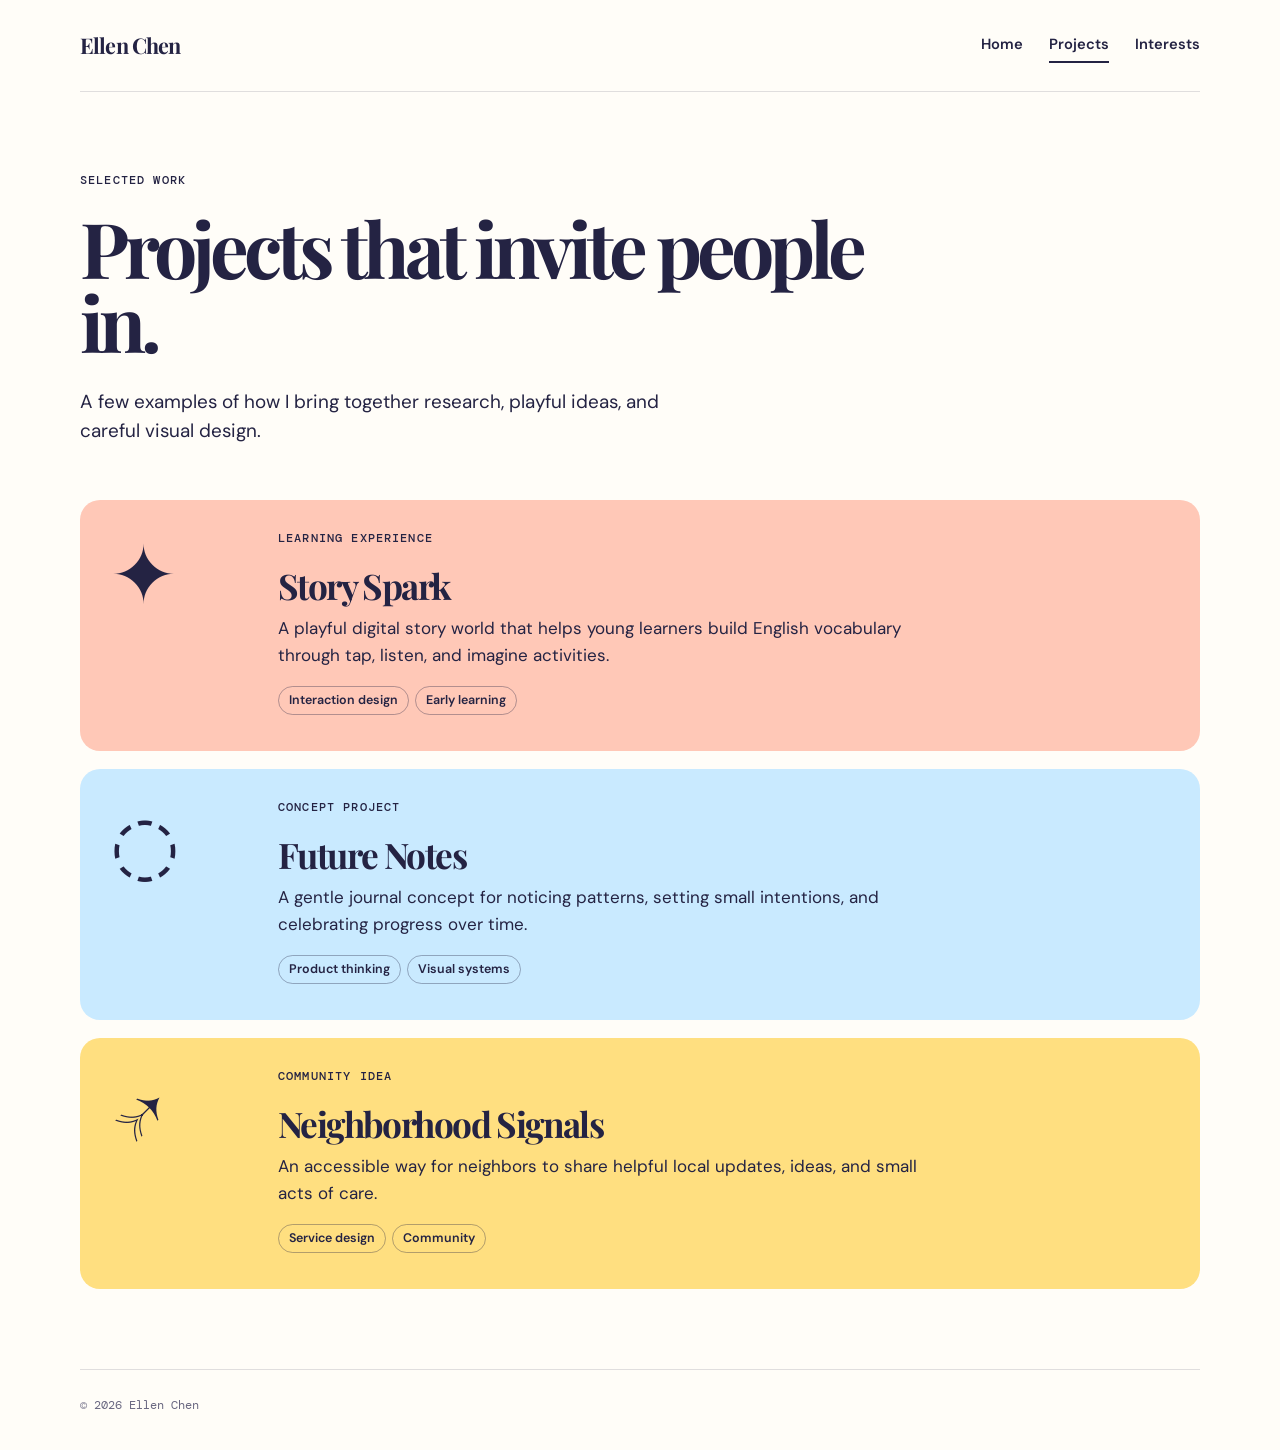
==== projects.html @ c8f7b247 "Create Ellen Chen personal website with Story Spark link" ====
<!doctype html>
<html lang="en">
<head>
  <meta charset="utf-8">
  <meta name="viewport" content="width=device-width, initial-scale=1">
  <meta name="description" content="Selected projects by Ellen Chen.">
  <title>Projects — Ellen Chen</title>
  <link rel="stylesheet" href="styles.css">
</head>
<body>
  <header class="site-header">
    <a class="brand" href="index.html">Ellen Chen</a>
    <nav aria-label="Main navigation">
      <a href="index.html">Home</a>
      <a class="active" href="projects.html">Projects</a>
      <a href="interests.html">Interests</a>
    </nav>
  </header>

  <main class="page-main">
    <p class="eyebrow">Selected work</p>
    <h1>Projects that invite people in.</h1>
    <p class="page-intro">A few examples of how I bring together research, playful ideas, and careful visual design.</p>

    <section class="project-list" aria-label="Projects">
      <article class="project-card coral">
        <div class="project-mark">✦</div>
        <div>
          <p class="project-type">Learning experience</p>
          <h2>Story Spark</h2>
          <p>A playful digital story world that helps young learners build English vocabulary through tap, listen, and imagine activities.</p>
          <span class="tag">Interaction design</span><span class="tag">Early learning</span>
        </div>
      </article>
      <article class="project-card blue">
        <div class="project-mark">◌</div>
        <div>
          <p class="project-type">Concept project</p>
          <h2>Future Notes</h2>
          <p>A gentle journal concept for noticing patterns, setting small intentions, and celebrating progress over time.</p>
          <span class="tag">Product thinking</span><span class="tag">Visual systems</span>
        </div>
      </article>
      <article class="project-card yellow">
        <div class="project-mark">↗</div>
        <div>
          <p class="project-type">Community idea</p>
          <h2>Neighborhood Signals</h2>
          <p>An accessible way for neighbors to share helpful local updates, ideas, and small acts of care.</p>
          <span class="tag">Service design</span><span class="tag">Community</span>
        </div>
      </article>
    </section>
  </main>

  <footer>© 2026 Ellen Chen</footer>
</body>
</html>
---- styles.css ----
@import url('https://fonts.googleapis.com/css2?family=DM+Mono:wght@400;500&family=DM+Sans:opsz,wght@9..40,400;9..40,500;9..40,600;9..40,700&family=Playfair+Display:ital,wght@0,600;0,700;1,600&display=swap');

:root{--ink:#242343;--paper:#fffdf8;--mint:#c9f0d8;--lilac:#e4dcff;--coral:#ffc8b7;--sky:#c9eaff;--yellow:#ffdf80;--line:rgba(36,35,67,.14)}
*{box-sizing:border-box}body{margin:0;background:var(--paper);color:var(--ink);font-family:"DM Sans",sans-serif;font-size:17px;line-height:1.55}a{color:inherit;text-decoration:none}.site-header{width:min(1120px,calc(100% - 48px));margin:0 auto;padding:28px 0;display:flex;align-items:center;justify-content:space-between;border-bottom:1px solid var(--line)}.brand{font-family:"Playfair Display",serif;font-weight:700;font-size:1.35rem;letter-spacing:-.04em}.site-header nav{display:flex;gap:26px;font-size:.92rem;font-weight:600}.site-header nav a{padding:5px 0;border-bottom:2px solid transparent}.site-header nav a:hover,.site-header nav .active{border-color:var(--ink)}main{width:min(1120px,calc(100% - 48px));margin:0 auto}.hero{min-height:500px;padding:92px 0 80px;max-width:870px}.eyebrow,.section-label,.project-type{font-family:"DM Mono",monospace;text-transform:uppercase;letter-spacing:.1em;font-size:.72rem;font-weight:500;margin:0 0 20px}.hero h1,.page-main h1{font-family:"Playfair Display",serif;font-size:clamp(3rem,7vw,6.4rem);line-height:.97;letter-spacing:-.065em;margin:0}.intro{font-size:1.22rem;max-width:570px;margin:29px 0 32px}.hero-actions{display:flex;gap:22px;align-items:center;flex-wrap:wrap}.button{background:var(--ink);color:white;padding:14px 21px;border-radius:99px;font-weight:600}.button:hover{background:#4b4977}.text-link{font-weight:700;border-bottom:1px solid var(--ink)}.statement{border-top:1px solid var(--line);border-bottom:1px solid var(--line);padding:66px 0;display:grid;grid-template-columns:1fr 2fr;gap:50px}.statement h2{font-family:"Playfair Display",serif;font-size:clamp(2rem,4vw,3.4rem);line-height:1.06;letter-spacing:-.045em;margin:0 0 20px}.statement p:last-child{max-width:550px;margin:0;font-size:1.08rem}.feature-grid{display:grid;grid-template-columns:1fr 1fr;gap:22px;padding:66px 0}.feature-card{min-height:300px;padding:30px;border-radius:20px;position:relative;transition:transform .2s}.feature-card:hover{transform:translateY(-5px)}.mint{background:var(--mint)}.lilac{background:var(--lilac)}.feature-number{font-family:"DM Mono",monospace;font-size:.78rem}.feature-card h2{font-family:"Playfair Display",serif;font-size:3rem;letter-spacing:-.05em;margin:78px 0 7px}.feature-card p{max-width:310px;margin:0}.arrow{position:absolute;right:28px;bottom:22px;font-size:1.7rem}.page-main{padding:80px 0}.page-main h1{font-size:clamp(3rem,6vw,5.6rem);max-width:850px}.page-intro{font-size:1.18rem;max-width:600px;margin:28px 0 55px}.project-list{display:grid;gap:18px}.project-card{display:grid;grid-template-columns:140px 1fr;gap:28px;padding:30px;border-radius:20px}.project-card h2,.interest-card h2{font-family:"Playfair Display",serif;letter-spacing:-.045em;font-size:2.2rem;line-height:1;margin:0 0 12px}.project-card p:not(.project-type){max-width:670px;margin:0 0 17px}.project-mark{font-family:"Playfair Display",serif;font-size:5rem;line-height:1}.coral{background:var(--coral)}.blue{background:var(--sky)}.yellow{background:var(--yellow)}.tag{display:inline-block;border:1px solid rgba(36,35,67,.35);border-radius:99px;padding:4px 10px;margin:0 6px 6px 0;font-size:.78rem;font-weight:600}.interest-grid{display:grid;grid-template-columns:repeat(2,1fr);gap:18px}.interest-card{min-height:250px;padding:30px;border-radius:20px}.interest-card span{display:block;font-family:"Playfair Display",serif;font-size:3.4rem;margin-bottom:46px}.interest-card p{margin:0;max-width:370px}.peach{background:#ffe0c6}.sky{background:var(--sky)}.sage{background:#d5edd3}.lavender{background:var(--lilac)}footer{width:min(1120px,calc(100% - 48px));margin:0 auto;padding:26px 0 36px;border-top:1px solid var(--line);font-family:"DM Mono",monospace;font-size:.73rem;color:#696780}
.about{display:grid;grid-template-columns:minmax(220px,.85fr) 2fr;gap:72px;align-items:center;padding:10px 0 76px}.photo-placeholder{aspect-ratio:1/1;border-radius:50%;background:linear-gradient(145deg,var(--coral),var(--lilac));display:flex;flex-direction:column;align-items:center;justify-content:center;border:8px solid white;box-shadow:0 12px 28px rgba(36,35,67,.12)}.photo-placeholder span{font-family:"Playfair Display",serif;font-size:clamp(4rem,10vw,7rem);letter-spacing:-.1em}.photo-placeholder small{font-family:"DM Mono",monospace;font-size:.68rem;text-transform:uppercase;letter-spacing:.08em;margin-top:8px}.about-copy h2{font-family:"Playfair Display",serif;font-size:clamp(2.2rem,4vw,3.8rem);line-height:1.04;letter-spacing:-.05em;margin:0 0 20px}.about-copy p:not(.section-label){font-size:1.08rem;max-width:600px}.about-copy p:last-child{font-weight:700}
.game-callout{display:flex;align-items:center;justify-content:space-between;gap:28px;margin:0 0 70px;padding:36px;border-radius:20px;background:var(--sky)}.game-callout h2{font-family:"Playfair Display",serif;font-size:clamp(2.1rem,4vw,3.4rem);line-height:1;letter-spacing:-.05em;margin:0 0 13px}.game-callout p:not(.section-label){max-width:620px;margin:0}
@media(max-width:680px){.site-header{width:min(100% - 32px,1120px);padding:19px 0}.site-header nav{gap:15px;font-size:.8rem}main,footer{width:min(100% - 32px,1120px)}.hero{min-height:auto;padding:72px 0}.about{grid-template-columns:1fr;gap:30px;padding-bottom:54px}.photo-placeholder{width:min(250px,72vw);justify-self:center}.statement{grid-template-columns:1fr;gap:12px;padding:48px 0}.feature-grid,.interest-grid{grid-template-columns:1fr;padding:48px 0}.game-callout{display:block;margin-bottom:48px;padding:27px}.game-callout .button{display:inline-block;margin-top:22px}.project-card{grid-template-columns:1fr;gap:15px}.project-mark{font-size:3.8rem}.page-main{padding:60px 0}.feature-card h2{margin-top:58px}}
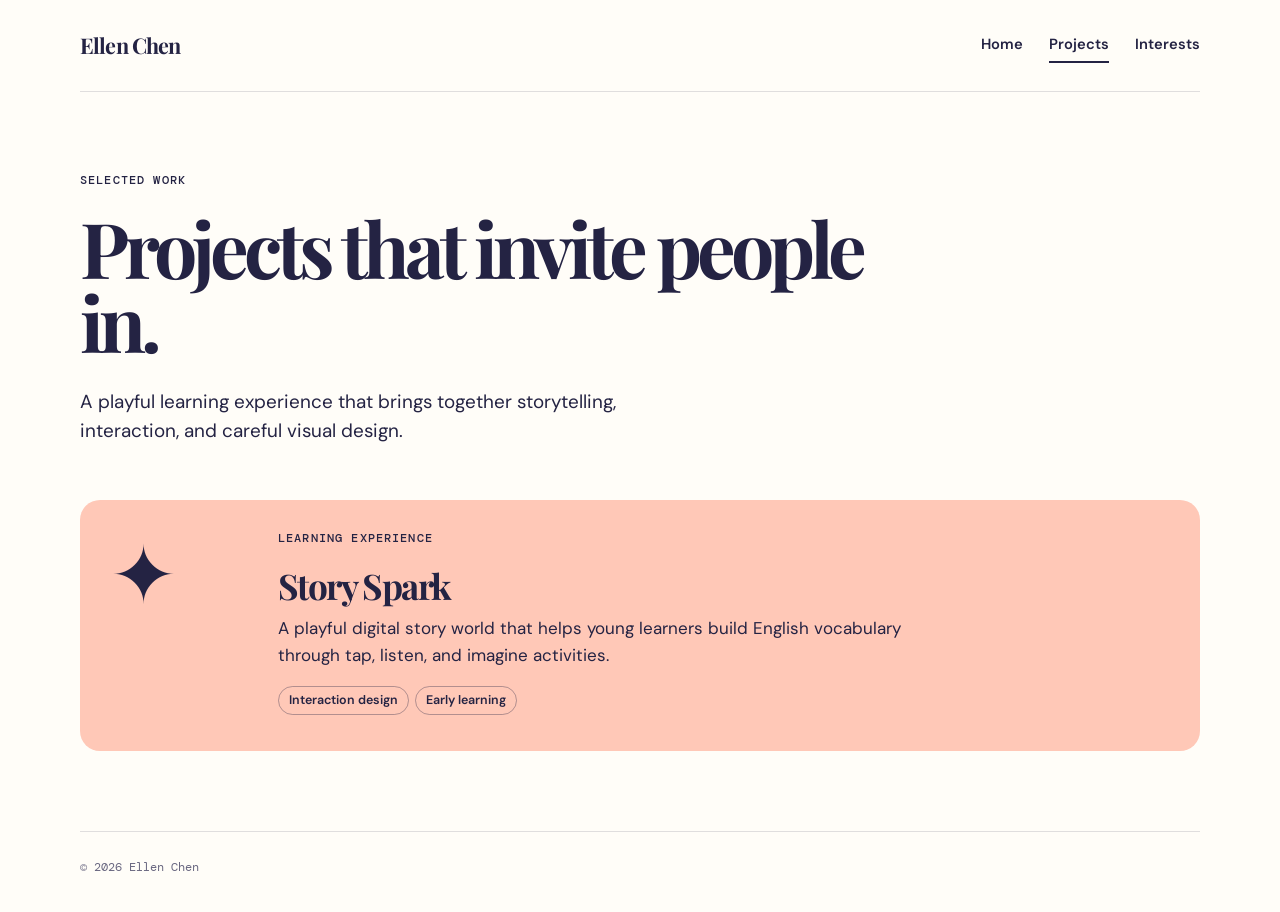
==== commit ad92e42c: "Keep Story Spark as the featured project" ====
--- a/projects.html
+++ b/projects.html
@@ -20,7 +20,7 @@
   <main class="page-main">
     <p class="eyebrow">Selected work</p>
     <h1>Projects that invite people in.</h1>
-    <p class="page-intro">A few examples of how I bring together research, playful ideas, and careful visual design.</p>
+    <p class="page-intro">A playful learning experience that brings together storytelling, interaction, and careful visual design.</p>
 
     <section class="project-list" aria-label="Projects">
       <article class="project-card coral">
@@ -32,24 +32,6 @@
           <span class="tag">Interaction design</span><span class="tag">Early learning</span>
         </div>
       </article>
-      <article class="project-card blue">
-        <div class="project-mark">◌</div>
-        <div>
-          <p class="project-type">Concept project</p>
-          <h2>Future Notes</h2>
-          <p>A gentle journal concept for noticing patterns, setting small intentions, and celebrating progress over time.</p>
-          <span class="tag">Product thinking</span><span class="tag">Visual systems</span>
-        </div>
-      </article>
-      <article class="project-card yellow">
-        <div class="project-mark">↗</div>
-        <div>
-          <p class="project-type">Community idea</p>
-          <h2>Neighborhood Signals</h2>
-          <p>An accessible way for neighbors to share helpful local updates, ideas, and small acts of care.</p>
-          <span class="tag">Service design</span><span class="tag">Community</span>
-        </div>
-      </article>
     </section>
   </main>
 
